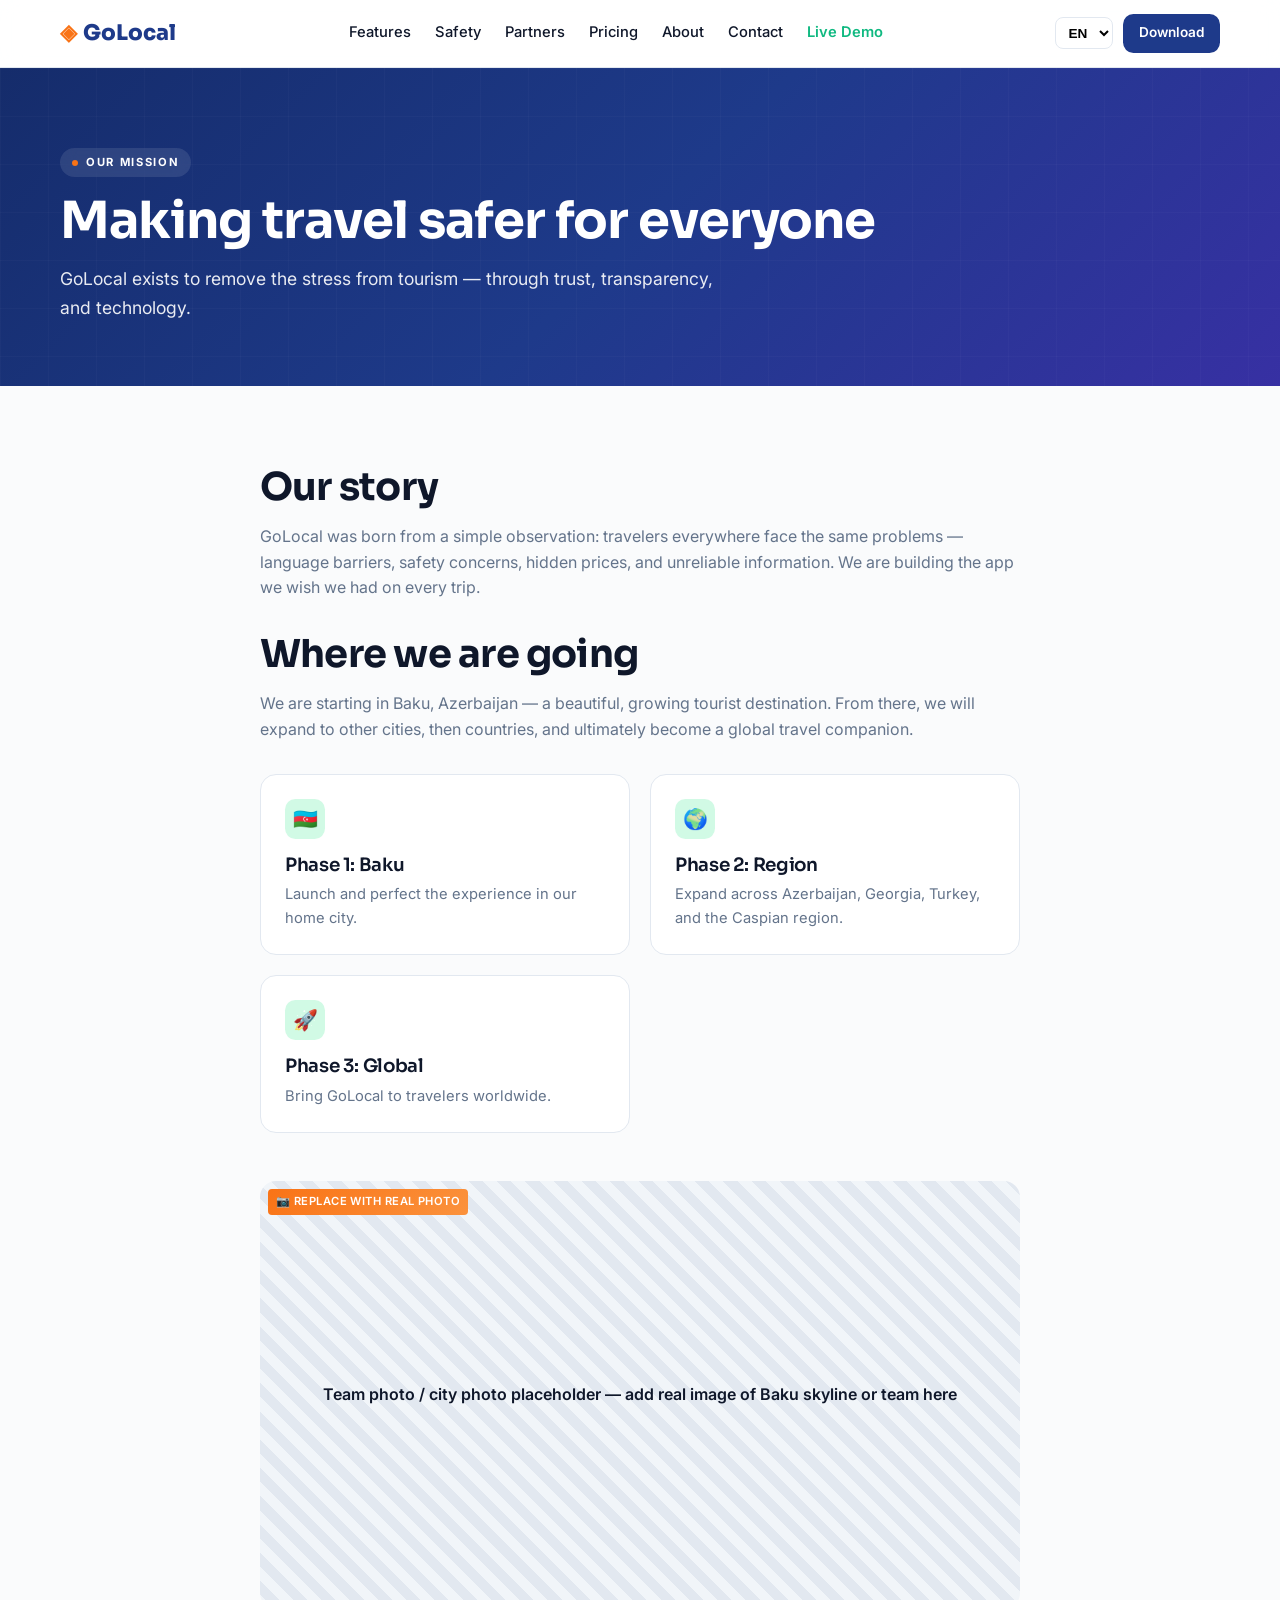
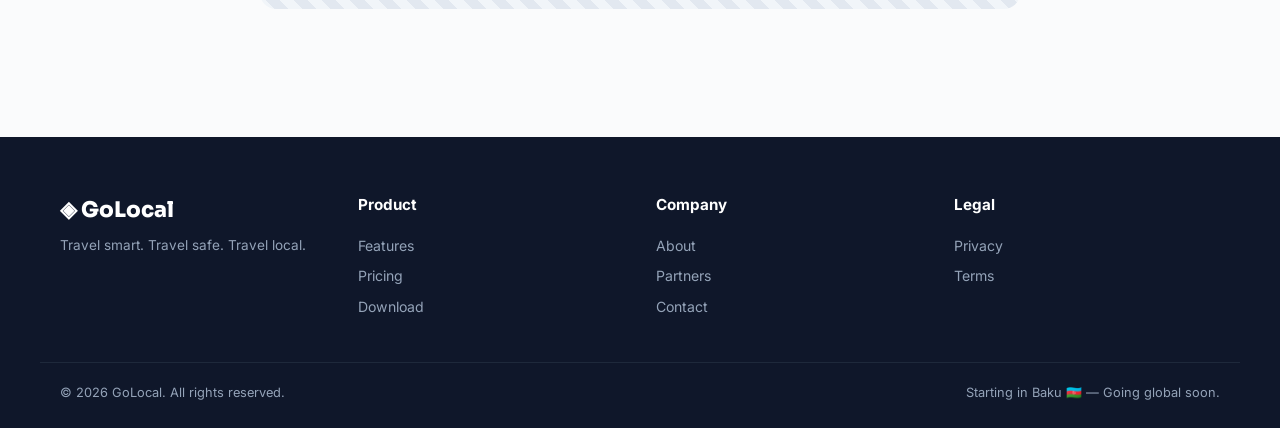
==== about.html @ 27637ea5 "Add files via upload" ====
<!DOCTYPE html><html lang="en"><head><meta charset="UTF-8"/><meta name="viewport" content="width=device-width,initial-scale=1.0"/><title>About — GoLocal</title><link rel="preconnect" href="https://fonts.googleapis.com"><link rel="preconnect" href="https://fonts.gstatic.com" crossorigin><link href="https://fonts.googleapis.com/css2?family=Sora:wght@500;600;700;800&family=Inter:wght@400;500;600;700&display=swap" rel="stylesheet"><link rel="stylesheet" href="styles.css"/></head><body><header class="site-header"><div class="container header-inner"><a href="index.html" class="logo"><span class="logo-mark">◈</span> GoLocal</a><nav class="main-nav" id="mainNav"><a href="features.html" data-i18n="nav.features">Features</a><a href="safety.html" data-i18n="nav.safety">Safety</a><a href="partners.html" data-i18n="nav.partners">Partners</a><a href="pricing.html" data-i18n="nav.pricing">Pricing</a><a href="about.html" data-i18n="nav.about">About</a><a href="contact.html" data-i18n="nav.contact">Contact</a><a href="demo.html" class="nav-demo" data-i18n="nav.demo">Live Demo</a></nav><div class="header-right"><select id="langSwitcher" class="lang-switcher"><option value="en">EN</option><option value="ru">RU</option><option value="az">AZ</option><option value="tr">TR</option></select><a href="download.html" class="btn btn-primary btn-sm" data-i18n="cta.download">Download</a><button class="menu-toggle" id="menuToggle">☰</button></div></div></header>
<section class="page-hero"><div class="container"><span class="kicker"><span class="dot"></span>Our Mission</span><h1>Making travel safer for everyone</h1><p>GoLocal exists to remove the stress from tourism — through trust, transparency, and technology.</p></div></section>
<section class="section"><div class="container" style="max-width:800px">
<h2 style="margin-bottom:1rem">Our story</h2>
<p style="color:var(--muted);margin-bottom:2rem">GoLocal was born from a simple observation: travelers everywhere face the same problems — language barriers, safety concerns, hidden prices, and unreliable information. We are building the app we wish we had on every trip.</p>
<h2 style="margin-bottom:1rem">Where we are going</h2>
<p style="color:var(--muted);margin-bottom:2rem">We are starting in Baku, Azerbaijan — a beautiful, growing tourist destination. From there, we will expand to other cities, then countries, and ultimately become a global travel companion.</p>
<div class="grid-3">
<div class="card"><div class="card-icon">🇦🇿</div><h3>Phase 1: Baku</h3><p>Launch and perfect the experience in our home city.</p></div>
<div class="card"><div class="card-icon">🌍</div><h3>Phase 2: Region</h3><p>Expand across Azerbaijan, Georgia, Turkey, and the Caspian region.</p></div>
<div class="card"><div class="card-icon">🚀</div><h3>Phase 3: Global</h3><p>Bring GoLocal to travelers worldwide.</p></div>
</div>
<div class="photo-placeholder" style="margin-top:3rem">Team photo / city photo placeholder — add real image of Baku skyline or team here</div>
</div></section><footer class="site-footer"><div class="container footer-grid"><div><div class="logo logo-light">◈ GoLocal</div><p class="footer-tag">Travel smart. Travel safe. Travel local.</p></div><div><b>Product</b><a href="features.html">Features</a><a href="pricing.html">Pricing</a><a href="download.html">Download</a></div><div><b>Company</b><a href="about.html">About</a><a href="partners.html">Partners</a><a href="contact.html">Contact</a></div><div><b>Legal</b><a href="privacy.html">Privacy</a><a href="terms.html">Terms</a></div></div><div class="container footer-bottom"><span>© 2026 GoLocal. All rights reserved.</span><span>Starting in Baku 🇦🇿 — Going global soon.</span></div></footer><script src="i18n.js"></script><script src="main.js"></script></body></html>
---- styles.css ----
/* GoLocal — static site styles
   Trust blue + travel orange + safety mint */
:root{
  --trust:#1E3A8A;
  --trust-deep:#152C6B;
  --trust-soft:#3B5BC4;
  --orange:#F97316;
  --orange-deep:#EA5A0C;
  --mint:#10B981;
  --mint-soft:#D1FAE5;
  --bg:#FAFBFC;
  --fg:#0F172A;
  --muted:#64748B;
  --card:#FFFFFF;
  --border:#E2E8F0;
  --radius:1rem;
  --shadow-soft:0 4px 24px -8px rgba(30,58,138,.18);
  --shadow-card:0 8px 30px -12px rgba(30,58,138,.15);
  --shadow-glow:0 0 40px rgba(249,115,22,.35);
  --gradient-hero:linear-gradient(135deg,#152C6B 0%,#1E3A8A 50%,#3730A3 100%);
  --gradient-trust:linear-gradient(135deg,#1E3A8A,#3B82F6);
  --gradient-orange:linear-gradient(135deg,#F97316,#FB923C);
  --gradient-mint:linear-gradient(135deg,#D1FAE5,#ECFDF5);
}
*{box-sizing:border-box;margin:0;padding:0}
html{scroll-behavior:smooth}
body{
  font-family:"Inter",system-ui,sans-serif;
  background:var(--bg);color:var(--fg);
  -webkit-font-smoothing:antialiased;line-height:1.6;
}
h1,h2,h3,h4{font-family:"Sora","Inter",sans-serif;letter-spacing:-.02em;line-height:1.1;font-weight:700}
h1{font-size:clamp(2.5rem,5vw,4.5rem)}
h2{font-size:clamp(1.75rem,3vw,2.5rem)}
h3{font-size:1.15rem;font-weight:600}
a{color:inherit;text-decoration:none}
img{max-width:100%;display:block}
.container{max-width:1200px;margin:0 auto;padding:0 1.25rem}

/* ============ HEADER ============ */
.site-header{
  position:sticky;top:0;z-index:50;
  background:rgba(255,255,255,.85);
  backdrop-filter:blur(12px);
  border-bottom:1px solid var(--border);
}
.header-inner{display:flex;align-items:center;justify-content:space-between;padding:.85rem 1.25rem;gap:1rem}
.logo{font-family:"Sora",sans-serif;font-weight:800;font-size:1.35rem;color:var(--trust);display:flex;align-items:center;gap:.4rem}
.logo-mark{color:var(--orange)}
.logo-light{color:#fff}
.main-nav{display:flex;gap:1.5rem;align-items:center}
.main-nav a{font-size:.92rem;font-weight:500;color:var(--fg);transition:color .15s}
.main-nav a:hover{color:var(--orange)}
.nav-demo{color:var(--mint)!important;font-weight:600!important}
.header-right{display:flex;gap:.6rem;align-items:center}
.lang-switcher{
  border:1px solid var(--border);border-radius:.5rem;
  padding:.4rem .5rem;font-size:.85rem;background:#fff;cursor:pointer;font-weight:600;
}
.menu-toggle{display:none;background:none;border:none;font-size:1.5rem;cursor:pointer}

/* ============ BUTTONS ============ */
.btn{
  display:inline-flex;align-items:center;gap:.5rem;
  padding:.85rem 1.5rem;border-radius:.65rem;
  font-weight:600;font-size:.95rem;cursor:pointer;
  transition:all .15s;border:none;text-align:center;
}
.btn-sm{padding:.55rem 1rem;font-size:.85rem}
.btn-primary{background:var(--trust);color:#fff}
.btn-primary:hover{background:var(--trust-deep)}
.btn-orange{background:var(--gradient-orange);color:#fff;box-shadow:var(--shadow-glow)}
.btn-orange:hover{opacity:.9}
.btn-mint{background:rgba(16,185,129,.15);color:#065F46;border:1px solid rgba(16,185,129,.3)}
.btn-mint:hover{background:rgba(16,185,129,.25)}
.btn-ghost{background:rgba(255,255,255,.1);color:#fff;border:1px solid rgba(255,255,255,.2);backdrop-filter:blur(8px)}
.btn-ghost:hover{background:rgba(255,255,255,.2)}
.btn-glass{background:rgba(255,255,255,.15);color:#fff;border:1px solid rgba(255,255,255,.25);backdrop-filter:blur(8px);padding:.75rem 1.25rem}
.btn-glass:hover{background:rgba(255,255,255,.25)}

/* ============ HERO ============ */
.hero{position:relative;overflow:hidden;color:#fff}
.hero-bg{position:absolute;inset:0;background:var(--gradient-hero)}
.hero-grid{
  position:absolute;inset:0;opacity:.5;
  background-image:
    linear-gradient(rgba(255,255,255,.06) 1px,transparent 1px),
    linear-gradient(90deg,rgba(255,255,255,.06) 1px,transparent 1px);
  background-size:48px 48px;
}
.hero-inner{position:relative;display:grid;grid-template-columns:1fr;gap:3rem;align-items:center;padding:5rem 1.25rem 6rem}
@media(min-width:1024px){.hero-inner{grid-template-columns:1fr 1fr;padding:6rem 1.25rem 7rem}}
.kicker{
  display:inline-flex;align-items:center;gap:.5rem;
  background:rgba(255,255,255,.1);backdrop-filter:blur(8px);
  padding:.35rem .75rem;border-radius:999px;
  font-size:.7rem;text-transform:uppercase;letter-spacing:.15em;font-weight:700;
}
.kicker.light{color:#fff}
.kicker-dark{color:var(--orange);font-size:.75rem;text-transform:uppercase;letter-spacing:.2em;font-weight:700;display:block;margin-bottom:.5rem}
.kicker-mint{color:#065F46;background:var(--mint-soft);font-size:.7rem;font-weight:700;text-transform:uppercase;letter-spacing:.15em;padding:.25rem .65rem;border-radius:999px;display:inline-block}
.dot{width:6px;height:6px;border-radius:50%;background:var(--orange);animation:pulse 2s ease-in-out infinite}
@keyframes pulse{50%{opacity:.4}}
.hero-text h1{margin-top:1.5rem}
.lead{margin-top:1.5rem;font-size:1.1rem;opacity:.9;max-width:34rem}
.hero-cta{margin-top:2rem;display:flex;flex-wrap:wrap;gap:.75rem}
.tagline{margin-top:1.5rem;font-size:.9rem;opacity:.7;font-style:italic}

/* PHONE MOCKUP */
.phone-wrap{display:flex;justify-content:center}
.phone{
  width:280px;height:560px;border-radius:2.5rem;
  background:#0F172A;padding:.75rem;position:relative;
  box-shadow:0 30px 80px -20px rgba(0,0,0,.5),inset 0 0 0 2px #1E293B;
}
.phone-notch{
  position:absolute;top:.75rem;left:50%;transform:translateX(-50%);
  width:90px;height:24px;background:#000;border-radius:0 0 1rem 1rem;z-index:2;
}
.phone-screen{
  background:linear-gradient(180deg,#F8FAFC,#fff);
  border-radius:2rem;height:100%;padding:2.5rem 1rem 1rem;
  display:flex;flex-direction:column;gap:.75rem;color:var(--fg);overflow:hidden;
}
.phone-status{font-size:.65rem;color:var(--muted);text-align:center}
.phone-greeting{padding:.25rem .25rem .5rem}
.phone-hi{font-weight:700;font-size:1rem}
.phone-loc{font-size:.75rem;color:var(--muted);margin-top:.15rem}
.phone-search{
  background:#F1F5F9;border-radius:.65rem;padding:.65rem;
  font-size:.8rem;color:var(--muted);
}
.phone-grid{display:grid;grid-template-columns:repeat(3,1fr);gap:.5rem}
.tile{
  aspect-ratio:1;border-radius:.65rem;display:flex;flex-direction:column;
  align-items:center;justify-content:center;font-size:.7rem;text-align:center;font-weight:600;
  background:#F1F5F9;color:var(--fg);
}
.tile-orange{background:#FFEDD5;color:#9A3412}
.tile-blue{background:#DBEAFE;color:#1E40AF}
.tile-mint{background:#D1FAE5;color:#065F46}
.tile-violet{background:#EDE9FE;color:#5B21B6}
.tile-red{background:#FEE2E2;color:#991B1B}
.tile-yellow{background:#FEF3C7;color:#92400E}
.phone-card{
  margin-top:auto;background:#fff;border:1px solid var(--border);
  border-radius:.65rem;padding:.65rem;display:flex;justify-content:space-between;
  align-items:center;gap:.5rem;font-size:.75rem;box-shadow:0 4px 12px -4px rgba(0,0,0,.08);
}
.muted{color:var(--muted);font-size:.7rem}
.badge-ok{
  background:var(--mint-soft);color:#065F46;font-size:.65rem;
  padding:.2rem .5rem;border-radius:999px;font-weight:700;white-space:nowrap;
}

/* ============ SECTIONS ============ */
.section{padding:5rem 0}
.section-soft{background:#F8FAFC;border-top:1px solid var(--border);border-bottom:1px solid var(--border)}
.section-head{max-width:42rem;margin-bottom:3rem}
.section-head.center{margin-left:auto;margin-right:auto;text-align:center}
.section-head.between{display:flex;justify-content:space-between;align-items:flex-end;flex-wrap:wrap;gap:1rem;max-width:100%}
.sub{margin-top:1rem;color:var(--muted);font-size:1.05rem}
.sub.light{color:rgba(255,255,255,.85)}
.light{color:#fff}
.link-accent{color:var(--orange);font-weight:600;font-size:.9rem}
.link-accent:hover{text-decoration:underline}

/* GRIDS */
.grid-3{display:grid;grid-template-columns:repeat(auto-fit,minmax(260px,1fr));gap:1.25rem}
.grid-4{display:grid;grid-template-columns:repeat(auto-fit,minmax(220px,1fr));gap:1.25rem}

/* CARDS */
.card{
  background:var(--card);border:1px solid var(--border);
  border-radius:var(--radius);padding:1.5rem;
  transition:transform .2s,box-shadow .2s;
}
.card:hover{transform:translateY(-4px);box-shadow:var(--shadow-card)}
.card-icon{
  width:2.5rem;height:2.5rem;border-radius:.65rem;
  background:var(--mint-soft);color:var(--trust);
  display:flex;align-items:center;justify-content:center;
  font-size:1.25rem;font-weight:700;margin-bottom:1rem;
}
.card h3{margin-bottom:.5rem}
.card p{color:var(--muted);font-size:.92rem}
.pill-orange .card-icon{background:#FFEDD5;color:var(--orange-deep)}
.pill-trust .card-icon{background:#DBEAFE;color:var(--trust)}
.pill-mint .card-icon{background:var(--mint-soft);color:#065F46}

/* STEPS */
.steps .step{position:relative;background:var(--card);border:1px solid var(--border);border-radius:var(--radius);padding:1.5rem}
.step-n{
  width:2.5rem;height:2.5rem;border-radius:50%;
  background:var(--gradient-orange);color:#fff;
  display:flex;align-items:center;justify-content:center;
  font-weight:800;font-family:"Sora";margin-bottom:1rem;box-shadow:var(--shadow-glow);
}
.step h3{margin-bottom:.4rem}
.step p{color:var(--muted);font-size:.9rem}

/* TRUST BANNER */
.trust-banner{position:relative;border-radius:1.5rem;overflow:hidden;background:var(--gradient-trust);color:#fff}
.trust-grid{position:absolute;inset:0;opacity:.3;background-image:linear-gradient(rgba(255,255,255,.08) 1px,transparent 1px),linear-gradient(90deg,rgba(255,255,255,.08) 1px,transparent 1px);background-size:48px 48px}
.trust-inner{position:relative;padding:3rem;display:grid;grid-template-columns:1fr;gap:2rem;align-items:center}
@media(min-width:900px){.trust-inner{grid-template-columns:2fr 1fr}}
.trust-cards{display:grid;grid-template-columns:1fr 1fr;gap:.75rem}
.trust-card{
  background:rgba(255,255,255,.1);backdrop-filter:blur(8px);
  border:1px solid rgba(255,255,255,.15);border-radius:.75rem;
  padding:1rem;display:flex;flex-direction:column;gap:.25rem;
}
.trust-card b{font-size:.85rem}
.trust-card span{font-size:.75rem;opacity:.85}

/* DEMO BANNER */
.demo-banner{
  display:grid;grid-template-columns:1fr;gap:1.5rem;align-items:center;
  background:var(--card);border:1px solid var(--border);border-radius:1.5rem;
  padding:2.5rem;transition:box-shadow .2s;
}
.demo-banner:hover{box-shadow:var(--shadow-card)}
.demo-banner h3{font-size:1.5rem;margin:.75rem 0 .5rem}
.demo-banner p{color:var(--muted)}
@media(min-width:768px){.demo-banner{grid-template-columns:2fr auto}}

/* TESTIMONIALS */
.quote{
  background:var(--card);border:1px solid var(--border);
  border-radius:var(--radius);padding:1.5rem;
  font-size:1.05rem;line-height:1.6;font-style:italic;color:var(--fg);
  display:flex;flex-direction:column;gap:1rem;
  border-left:3px solid var(--orange);
}
.quote span{color:var(--muted);font-size:.85rem;font-style:normal;font-weight:600}
.disclaimer{text-align:center;font-size:.75rem;color:var(--muted);font-style:italic;margin-top:1.5rem}

/* CTA BANNER */
.cta-banner{position:relative;border-radius:1.5rem;overflow:hidden;background:var(--gradient-hero);color:#fff;padding:3rem}
.cta-grid{position:absolute;inset:0;opacity:.4;background-image:linear-gradient(rgba(255,255,255,.06) 1px,transparent 1px),linear-gradient(90deg,rgba(255,255,255,.06) 1px,transparent 1px);background-size:48px 48px}
.cta-inner{position:relative;display:grid;grid-template-columns:1fr;gap:2rem;align-items:center}
@media(min-width:900px){.cta-inner{grid-template-columns:1fr 1fr}}
.store-buttons{display:flex;flex-wrap:wrap;gap:.75rem;margin-top:1.5rem}
.store-btn{
  position:relative;display:flex;align-items:center;gap:.5rem;
  background:#0F172A;color:#fff;padding:.75rem 1.25rem;border-radius:.65rem;
  font-size:.85rem;cursor:not-allowed;
}
.store-btn small{display:block;font-size:.65rem;opacity:.7}
.store-btn b{display:block;font-size:.95rem}
.ribbon{
  position:absolute;top:-8px;right:-8px;
  background:var(--gradient-orange);color:#fff;
  font-size:.6rem;font-weight:700;letter-spacing:.08em;
  padding:.2rem .55rem;border-radius:999px;text-transform:uppercase;
  box-shadow:var(--shadow-glow);
}
.waitlist{
  background:rgba(255,255,255,.1);backdrop-filter:blur(8px);
  border:1px solid rgba(255,255,255,.15);border-radius:1rem;padding:1.5rem;
}
.waitlist b{display:block;margin-bottom:.5rem}
.waitlist p{font-size:.8rem;opacity:.8;margin-bottom:1rem}
.waitlist form{display:flex;gap:.5rem;flex-wrap:wrap}
.waitlist input{
  flex:1;min-width:180px;padding:.75rem 1rem;
  border-radius:.5rem;border:1px solid rgba(255,255,255,.2);
  background:rgba(255,255,255,.1);color:#fff;font-size:.9rem;
}
.waitlist input::placeholder{color:rgba(255,255,255,.5)}
.form-msg{display:block;margin-top:.75rem;font-size:.85rem;color:var(--mint-soft)}

/* ============ FOOTER ============ */
.site-footer{background:#0F172A;color:#94A3B8;padding:3.5rem 0 1.5rem;margin-top:3rem}
.footer-grid{display:grid;grid-template-columns:repeat(auto-fit,minmax(180px,1fr));gap:2rem;margin-bottom:2.5rem}
.footer-grid b{display:block;color:#fff;margin-bottom:.85rem;font-size:.95rem}
.footer-grid a{display:block;font-size:.88rem;padding:.25rem 0;color:#94A3B8;transition:color .15s}
.footer-grid a:hover{color:var(--orange)}
.footer-tag{font-size:.85rem;margin-top:.5rem}
.footer-bottom{
  display:flex;justify-content:space-between;flex-wrap:wrap;gap:.5rem;
  border-top:1px solid #1E293B;padding-top:1.25rem;font-size:.8rem;
}

/* ============ INNER PAGES ============ */
.page-hero{background:var(--gradient-hero);color:#fff;padding:5rem 0 4rem;position:relative;overflow:hidden}
.page-hero::before{content:"";position:absolute;inset:0;opacity:.4;background-image:linear-gradient(rgba(255,255,255,.06) 1px,transparent 1px),linear-gradient(90deg,rgba(255,255,255,.06) 1px,transparent 1px);background-size:48px 48px}
.page-hero .container{position:relative}
.page-hero h1{font-size:clamp(2rem,4vw,3.25rem);margin-top:1rem}
.page-hero p{margin-top:1rem;font-size:1.1rem;opacity:.9;max-width:42rem}
.prose{max-width:42rem;margin:0 auto;padding:3rem 1.25rem}
.prose h2{margin-top:2rem;margin-bottom:.75rem}
.prose p{margin-bottom:1rem;color:var(--muted)}
.prose ul{padding-left:1.5rem;margin-bottom:1rem;color:var(--muted)}
.prose li{margin-bottom:.4rem}

/* PRICING */
.pricing-grid{display:grid;grid-template-columns:repeat(auto-fit,minmax(280px,1fr));gap:1.5rem;margin-top:3rem}
.price-card{background:var(--card);border:2px solid var(--border);border-radius:1.25rem;padding:2rem;display:flex;flex-direction:column;gap:1rem}
.price-card.featured{border-color:var(--orange);box-shadow:var(--shadow-glow);position:relative}
.price-card.featured::before{content:"Most Popular";position:absolute;top:-12px;left:50%;transform:translateX(-50%);background:var(--gradient-orange);color:#fff;font-size:.7rem;font-weight:700;padding:.3rem .85rem;border-radius:999px;text-transform:uppercase;letter-spacing:.1em}
.price-name{font-family:"Sora";font-weight:700;font-size:1.3rem}
.price-amount{font-family:"Sora";font-size:2.5rem;font-weight:800;color:var(--trust)}
.price-amount small{font-size:1rem;color:var(--muted);font-weight:500}
.price-features{list-style:none;padding:0;margin:0;display:flex;flex-direction:column;gap:.5rem;font-size:.9rem;color:var(--muted)}
.price-features li::before{content:"✓ ";color:var(--mint);font-weight:700}

/* CONTACT FORM */
.form-wrap{max-width:34rem;margin:3rem auto;background:var(--card);border:1px solid var(--border);border-radius:1.25rem;padding:2rem}
.form-wrap label{display:block;font-size:.85rem;font-weight:600;margin-bottom:.4rem;margin-top:1rem}
.form-wrap input,.form-wrap textarea,.form-wrap select{
  width:100%;padding:.75rem 1rem;border:1px solid var(--border);
  border-radius:.5rem;font-size:.95rem;font-family:inherit;
}
.form-wrap textarea{min-height:130px;resize:vertical}
.form-wrap button{margin-top:1.5rem;width:100%}

/* DEMO PAGE */
.demo-grid{display:grid;grid-template-columns:repeat(auto-fit,minmax(250px,1fr));gap:1.25rem;margin-top:3rem}
.demo-card{
  background:var(--card);border:1px solid var(--border);border-radius:var(--radius);
  padding:1.5rem;display:flex;flex-direction:column;gap:.75rem;
  transition:transform .2s,box-shadow .2s;
}
.demo-card:hover{transform:translateY(-4px);box-shadow:var(--shadow-card)}
.demo-card .card-icon{font-size:1.5rem}
.demo-card h3{font-size:1.05rem}
.demo-card p{color:var(--muted);font-size:.88rem}

/* PHOTO PLACEHOLDER */
.photo-placeholder{
  position:relative;aspect-ratio:16/9;border-radius:var(--radius);
  background:repeating-linear-gradient(45deg,#F1F5F9,#F1F5F9 10px,#E2E8F0 10px,#E2E8F0 20px);
  display:flex;align-items:center;justify-content:center;color:var(--fg);
  font-weight:600;text-align:center;padding:1rem;
}
.photo-placeholder::before{
  content:"📷 REPLACE WITH REAL PHOTO";
  position:absolute;top:.5rem;left:.5rem;
  background:var(--gradient-orange);color:#fff;
  font-size:.7rem;padding:.25rem .5rem;border-radius:.25rem;letter-spacing:.04em;
}

/* RESPONSIVE NAV */
@media(max-width:900px){
  .main-nav{
    display:none;position:absolute;top:100%;left:0;right:0;
    background:#fff;flex-direction:column;align-items:flex-start;
    padding:1rem 1.25rem;gap:.5rem;border-bottom:1px solid var(--border);
    box-shadow:var(--shadow-card);
  }
  .main-nav.open{display:flex}
  .menu-toggle{display:block}
}
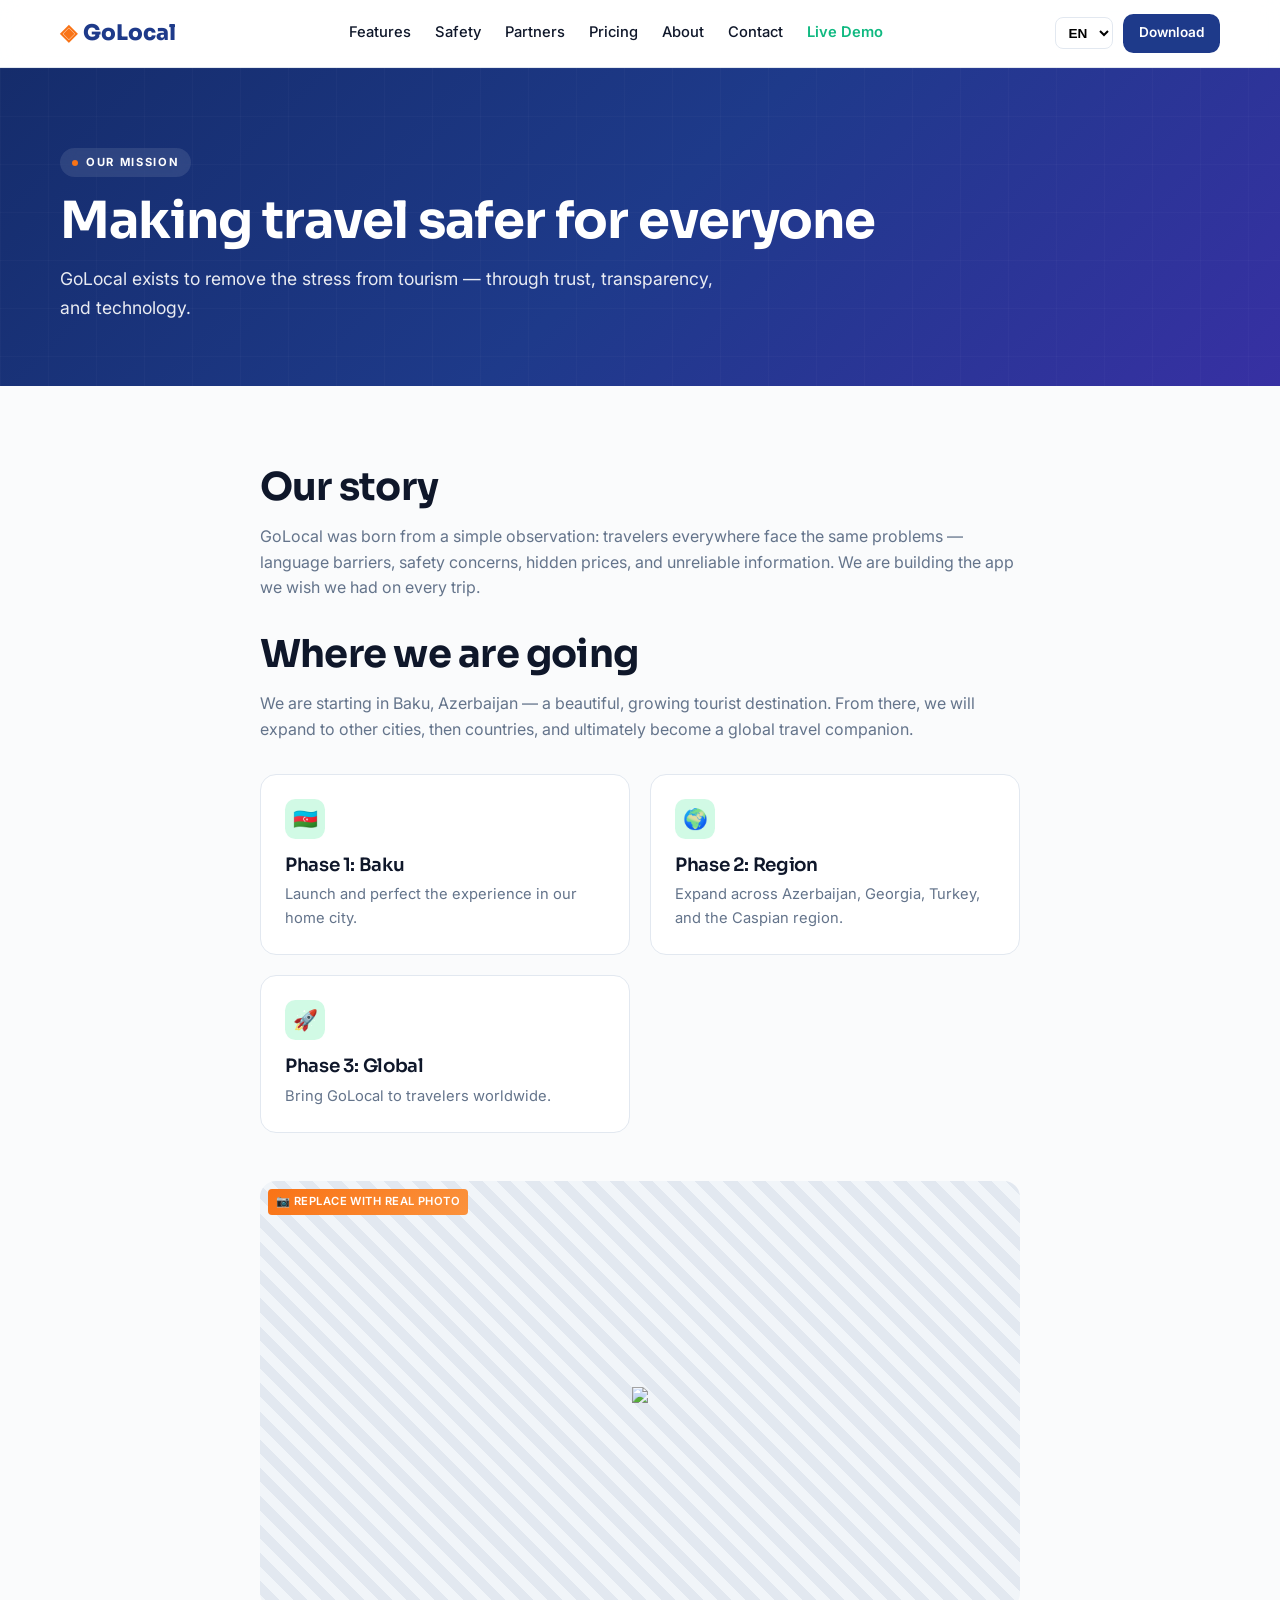
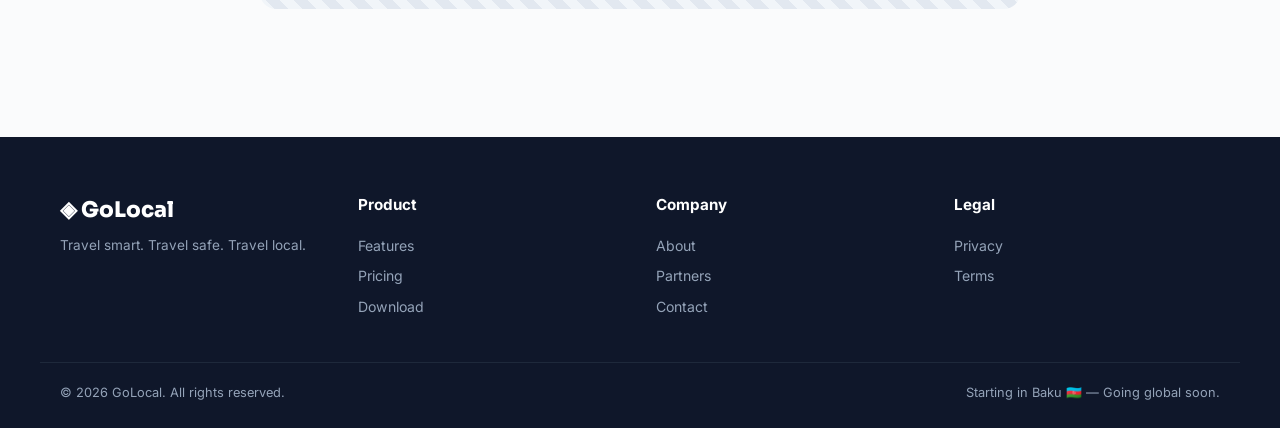
==== commit bed39535: "Update about.html" ====
--- a/about.html
+++ b/about.html
@@ -10,5 +10,5 @@
 <div class="card"><div class="card-icon">🌍</div><h3>Phase 2: Region</h3><p>Expand across Azerbaijan, Georgia, Turkey, and the Caspian region.</p></div>
 <div class="card"><div class="card-icon">🚀</div><h3>Phase 3: Global</h3><p>Bring GoLocal to travelers worldwide.</p></div>
 </div>
-<div class="photo-placeholder" style="margin-top:3rem">Team photo / city photo placeholder — add real image of Baku skyline or team here</div>
+<div class="photo-placeholder" style="margin-top:3rem"><img src="https://hblimg.mmtcdn.com/content/hubble/img/dest_img/mmt/activities/m_Baku_destination_image_1_l_651_1000.jpg"></div>
 </div></section><footer class="site-footer"><div class="container footer-grid"><div><div class="logo logo-light">◈ GoLocal</div><p class="footer-tag">Travel smart. Travel safe. Travel local.</p></div><div><b>Product</b><a href="features.html">Features</a><a href="pricing.html">Pricing</a><a href="download.html">Download</a></div><div><b>Company</b><a href="about.html">About</a><a href="partners.html">Partners</a><a href="contact.html">Contact</a></div><div><b>Legal</b><a href="privacy.html">Privacy</a><a href="terms.html">Terms</a></div></div><div class="container footer-bottom"><span>© 2026 GoLocal. All rights reserved.</span><span>Starting in Baku 🇦🇿 — Going global soon.</span></div></footer><script src="i18n.js"></script><script src="main.js"></script></body></html>
